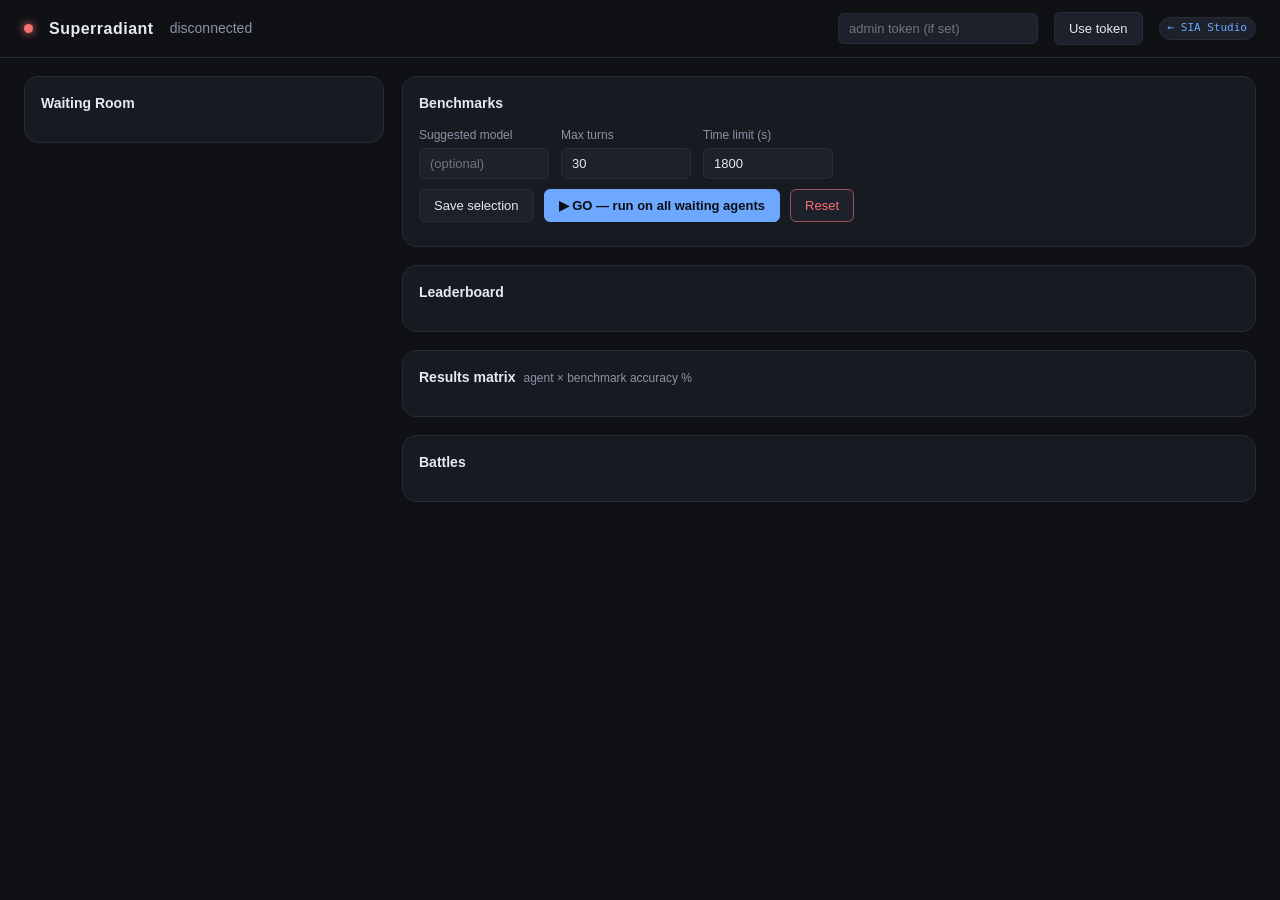
==== sia/web/static/superradiant.html @ f1db4fb6 "feat: implement arena system for distributed benchmark evaluation and add telemetry data layer suppo" ====
<!doctype html>
<html lang="en">
<head>
<meta charset="utf-8" />
<meta name="viewport" content="width=device-width, initial-scale=1" />
<title>Superradiant</title>
<style>
  :root {
    --bg: #0f1115; --panel: #171a21; --panel-2: #1d212b; --border: #272c38;
    --text: #e6e9ef; --muted: #8b93a7; --accent: #6ea8fe; --good: #4ade80;
    --bad: #f87171; --warn: #fbbf24; --code-bg: #11141a;
    --mono: ui-monospace, SFMono-Regular, "SF Mono", Menlo, Consolas, monospace;
    --sans: -apple-system, BlinkMacSystemFont, "Segoe UI", Roboto, Helvetica, Arial, sans-serif;
    --r-sm: 6px; --r: 10px; --r-lg: 14px;
    --shadow: 0 10px 28px rgba(0,0,0,.5);
  }
  * { box-sizing: border-box; }
  body { margin: 0; background: var(--bg); color: var(--text); font-family: var(--sans);
    font-size: 14px; line-height: 1.5; }
  a { color: var(--accent); text-decoration: none; }
  a:hover { text-decoration: underline; }
  .topbar { position: sticky; top: 0; z-index: 20; background: var(--bg);
    border-bottom: 1px solid var(--border); padding: 12px 24px; display: flex;
    align-items: center; gap: 16px; flex-wrap: wrap; }
  .topbar h1 { font-size: 16px; margin: 0; letter-spacing: .5px; }
  .dot { width: 9px; height: 9px; border-radius: 50%; background: var(--bad);
    box-shadow: 0 0 8px var(--bad); display: inline-block; }
  .dot.live { background: var(--good); box-shadow: 0 0 8px var(--good); }
  .spacer { flex: 1; }
  input, button, select { font-family: var(--sans); font-size: 13px; }
  input[type=text], input[type=password], input[type=number] {
    background: var(--panel-2); color: var(--text); border: 1px solid var(--border);
    border-radius: var(--r-sm); padding: 7px 10px; }
  input:focus { outline: none; border-color: var(--accent); }
  button { background: var(--panel-2); color: var(--text); border: 1px solid var(--border);
    border-radius: var(--r-sm); padding: 8px 14px; cursor: pointer; }
  button:hover { border-color: var(--accent); }
  button.primary { background: var(--accent); color: #0a0d14; border-color: var(--accent);
    font-weight: 700; }
  button.danger { border-color: color-mix(in srgb, var(--bad) 55%, var(--border)); color: var(--bad); }
  button:disabled { opacity: .45; cursor: not-allowed; }
  .grid { display: grid; grid-template-columns: 360px 1fr; gap: 18px; padding: 18px 24px 60px; }
  .panel { background: var(--panel); border: 1px solid var(--border); border-radius: var(--r-lg);
    padding: 16px; margin-bottom: 18px; }
  .panel h2 { font-size: 14px; margin: 0 0 12px; display: flex; align-items: center; gap: 8px; }
  .panel h2 .count { color: var(--muted); font-weight: 400; font-size: 12px; }
  .muted { color: var(--muted); }
  .empty { color: var(--muted); font-style: italic; padding: 10px 2px; }
  .badge { font-family: var(--mono); font-size: 11px; padding: 2px 8px; border-radius: 999px;
    background: var(--panel-2); border: 1px solid var(--border); display: inline-flex;
    align-items: center; gap: 5px; white-space: nowrap; }
  .badge.waiting { color: var(--muted); }
  .badge.assigned { color: var(--warn); border-color: color-mix(in srgb, var(--warn) 55%, var(--border)); }
  .badge.running { color: var(--accent); border-color: color-mix(in srgb, var(--accent) 55%, var(--border)); }
  .badge.done { color: var(--good); border-color: color-mix(in srgb, var(--good) 55%, var(--border)); }
  .badge.scored { color: var(--good); }
  .badge.failed { color: var(--bad); }
  .agent { border: 1px solid var(--border); border-radius: var(--r); padding: 10px 12px;
    margin-bottom: 8px; background: var(--panel-2); }
  .agent .row { display: flex; align-items: center; gap: 8px; }
  .agent .name { font-weight: 600; }
  .agent .kind { font-size: 11px; color: var(--muted); font-family: var(--mono); }
  .agent .progress { color: var(--muted); font-size: 12px; margin-top: 4px; }
  .agent .asgs { display: flex; flex-wrap: wrap; gap: 4px; margin-top: 8px; }
  .chip { font-size: 11px; font-family: var(--mono); padding: 2px 7px; border-radius: var(--r-sm);
    border: 1px solid var(--border); background: var(--panel); }
  .chip.scored { color: var(--good); border-color: color-mix(in srgb, var(--good) 45%, var(--border)); }
  .chip.failed { color: var(--bad); border-color: color-mix(in srgb, var(--bad) 45%, var(--border)); }
  .chip.running { color: var(--accent); border-color: color-mix(in srgb, var(--accent) 45%, var(--border)); }
  .bench-item { display: flex; align-items: center; gap: 10px; padding: 8px 10px; border-radius: var(--r-sm);
    border: 1px solid transparent; }
  .bench-item:hover { background: var(--panel-2); }
  .bench-item input { width: 16px; height: 16px; }
  .bench-item .title { font-weight: 600; }
  .bench-item .id { font-size: 11px; color: var(--muted); font-family: var(--mono); }
  .controls { display: flex; gap: 10px; align-items: center; flex-wrap: wrap; }
  .config { display: flex; gap: 12px; flex-wrap: wrap; margin: 10px 0; }
  .config label { display: flex; flex-direction: column; gap: 4px; font-size: 12px; color: var(--muted); }
  .config input { width: 130px; }
  table { width: 100%; border-collapse: collapse; font-size: 13px; }
  th, td { text-align: left; padding: 8px 10px; border-bottom: 1px solid var(--border); }
  th { color: var(--muted); font-weight: 600; font-size: 12px; }
  td.num { font-family: var(--mono); text-align: right; }
  .rank { color: var(--muted); font-family: var(--mono); }
  .toast { position: fixed; bottom: 18px; right: 18px; background: var(--panel); border: 1px solid var(--border);
    border-radius: var(--r); padding: 10px 14px; box-shadow: var(--shadow); max-width: 360px; }
  .toast.err { border-color: var(--bad); color: var(--bad); }
  .matrix { overflow-x: auto; }
</style>
</head>
<body>
  <div class="topbar">
    <span id="livedot" class="dot"></span>
    <h1>Superradiant</h1>
    <span class="muted" id="conn">connecting…</span>
    <span class="spacer"></span>
    <input id="token" type="password" placeholder="admin token (if set)" style="width:200px" />
    <button id="save-token">Use token</button>
    <a href="/" class="badge">← SIA Studio</a>
  </div>

  <div class="grid">
    <!-- Left: waiting room -->
    <div>
      <div class="panel">
        <h2>Waiting Room <span class="count" id="agent-count"></span></h2>
        <div id="agents"></div>
      </div>
    </div>

    <!-- Right: control + results -->
    <div>
      <div class="panel">
        <h2>Benchmarks <span class="count" id="bench-count"></span></h2>
        <div id="benchmarks"></div>
        <div class="config">
          <label>Suggested model<input id="cfg-model" type="text" placeholder="(optional)" /></label>
          <label>Max turns<input id="cfg-turns" type="number" value="30" min="1" /></label>
          <label>Time limit (s)<input id="cfg-time" type="number" value="1800" min="1" /></label>
        </div>
        <div class="controls">
          <button id="save-sel">Save selection</button>
          <button id="go" class="primary">▶ GO — run on all waiting agents</button>
          <button id="reset" class="danger">Reset</button>
        </div>
        <div class="muted" id="sel-hint" style="margin-top:8px"></div>
      </div>

      <div class="panel">
        <h2>Leaderboard</h2>
        <div id="leaderboard"></div>
      </div>

      <div class="panel">
        <h2>Results matrix <span class="count">agent × benchmark accuracy %</span></h2>
        <div class="matrix" id="matrix"></div>
      </div>

      <div class="panel">
        <h2>Battles <span class="count" id="battle-count"></span></h2>
        <div id="battles"></div>
      </div>
    </div>
  </div>

  <div id="toast" class="toast" style="display:none"></div>

<script>
const $ = (id) => document.getElementById(id);
let STATE = null;
let ES = null;

function token() { return localStorage.getItem('superradiant_admin_token') || ''; }
function setToken(t) { localStorage.setItem('superradiant_admin_token', t || ''); }

function headers() {
  const h = { 'Content-Type': 'application/json' };
  if (token()) h['X-Admin-Token'] = token();
  return h;
}

function toast(msg, isErr) {
  const t = $('toast');
  t.textContent = msg;
  t.className = 'toast' + (isErr ? ' err' : '');
  t.style.display = 'block';
  clearTimeout(t._timer);
  t._timer = setTimeout(() => { t.style.display = 'none'; }, 4000);
}

async function post(path, body) {
  const res = await fetch(path, { method: 'POST', headers: headers(), body: JSON.stringify(body || {}) });
  const data = await res.json().catch(() => ({}));
  if (!res.ok) { toast((data && data.detail) || ('HTTP ' + res.status), true); throw new Error('req failed'); }
  return data;
}

// ---- rendering ---------------------------------------------------------- //

function badge(status) { return `<span class="badge ${status}">${status}</span>`; }

function renderAgents(s) {
  const el = $('agents');
  $('agent-count').textContent = s.agents.length ? `${s.agents.length} connected` : '';
  if (!s.agents.length) { el.innerHTML = '<div class="empty">No agents connected. Start a worker to join the waiting room.</div>'; return; }
  el.innerHTML = s.agents.map(a => {
    const asgs = (a.assignments || []).map(x => {
      const pct = x.accuracy_percent != null ? ` ${x.accuracy_percent.toFixed(1)}%` : '';
      return `<span class="chip ${x.status}" title="${x.error || ''}">${x.benchmark_id}${pct}</span>`;
    }).join('');
    const model = a.meta && a.meta.model ? ` · ${a.meta.model}` : '';
    return `<div class="agent">
      <div class="row">
        <span class="name">${escapeHtml(a.name)}</span>
        ${badge(a.status)}
        <span class="spacer"></span>
        <button class="danger" style="padding:3px 8px;font-size:11px" onclick="kick('${a.id}')">kick</button>
      </div>
      <div class="kind">${escapeHtml(a.kind)}${escapeHtml(model)}</div>
      ${a.progress ? `<div class="progress">⏳ ${escapeHtml(a.progress)}</div>` : ''}
      ${asgs ? `<div class="asgs">${asgs}</div>` : ''}
    </div>`;
  }).join('');
}

function renderBenchmarks(s) {
  const el = $('benchmarks');
  $('bench-count').textContent = s.benchmarks.length ? `${s.benchmarks.length} available` : '';
  if (!s.benchmarks.length) { el.innerHTML = '<div class="empty">No benchmarks found under the tasks directory.</div>'; return; }
  const sel = new Set(s.selection || []);
  el.innerHTML = s.benchmarks.map(b => `
    <label class="bench-item">
      <input type="checkbox" class="bench-cb" value="${b.id}" ${sel.has(b.id) ? 'checked' : ''} ${b.has_evaluator ? '' : 'disabled title="no evaluate.py"'} />
      <span>
        <span class="title">${escapeHtml(b.title || b.id)}</span>
        <span class="id"> ${b.id}${b.has_evaluator ? '' : ' (no evaluator)'}</span>
      </span>
    </label>`).join('');
  const waiting = s.agents.filter(a => a.status === 'waiting' || a.status === 'done').length;
  $('sel-hint').textContent = `${sel.size} benchmark(s) selected · ${waiting} agent(s) ready · GO fans every selected benchmark across all ready agents.`;
}

function selectedBenchmarks() {
  return Array.from(document.querySelectorAll('.bench-cb:checked')).map(c => c.value);
}

function readConfig() {
  return {
    model_name: $('cfg-model').value.trim(),
    max_turns: parseInt($('cfg-turns').value, 10) || 30,
    time_limit_secs: parseInt($('cfg-time').value, 10) || 1800,
  };
}

function renderLeaderboard(s) {
  const el = $('leaderboard');
  const rows = s.leaderboard || [];
  if (!rows.length) { el.innerHTML = '<div class="empty">No scored results yet.</div>'; return; }
  el.innerHTML = `<table><thead><tr><th>#</th><th>Agent</th><th>Kind</th><th class="num">Benchmarks</th><th class="num">Avg accuracy</th></tr></thead><tbody>
    ${rows.map((r, i) => `<tr>
      <td class="rank">${i + 1}</td>
      <td>${escapeHtml(r.name)}</td>
      <td class="muted">${escapeHtml(r.kind)}</td>
      <td class="num">${r.benchmarks_scored}</td>
      <td class="num">${r.avg_accuracy_percent.toFixed(2)}%</td>
    </tr>`).join('')}
  </tbody></table>`;
}

function renderMatrix(s) {
  const el = $('matrix');
  // Collect benchmark ids that appear in any assignment.
  const benchSet = new Set();
  s.agents.forEach(a => (a.assignments || []).forEach(x => benchSet.add(x.benchmark_id)));
  const benches = Array.from(benchSet).sort();
  const agents = s.agents.filter(a => (a.assignments || []).length);
  if (!benches.length || !agents.length) { el.innerHTML = '<div class="empty">Run a battle to populate the matrix.</div>'; return; }
  const head = `<tr><th>Agent</th>${benches.map(b => `<th>${b}</th>`).join('')}</tr>`;
  const body = agents.map(a => {
    const byBench = {};
    (a.assignments || []).forEach(x => { byBench[x.benchmark_id] = x; });
    const cells = benches.map(b => {
      const x = byBench[b];
      if (!x) return '<td class="num muted">—</td>';
      if (x.status === 'scored') return `<td class="num">${x.accuracy_percent != null ? x.accuracy_percent.toFixed(1) : '?'}</td>`;
      if (x.status === 'failed') return '<td class="num"><span class="badge failed">fail</span></td>';
      return `<td class="num"><span class="badge ${x.status}">${x.status}</span></td>`;
    }).join('');
    return `<tr><td>${escapeHtml(a.name)}</td>${cells}</tr>`;
  }).join('');
  el.innerHTML = `<table><thead>${head}</thead><tbody>${body}</tbody></table>`;
}

function renderBattles(s) {
  const el = $('battles');
  const bs = (s.battles || []).slice().reverse();
  $('battle-count').textContent = bs.length ? `${bs.length} total` : '';
  if (!bs.length) { el.innerHTML = '<div class="empty">No battles yet.</div>'; return; }
  el.innerHTML = bs.map(b => `<div class="agent">
    <div class="row"><span class="name">${b.id}</span> ${badge(b.status === 'complete' ? 'done' : 'running')}</div>
    <div class="kind">${b.agent_ids.length} agent(s) · ${b.benchmark_ids.join(', ')}</div>
  </div>`).join('');
}

function render(s) {
  STATE = s;
  renderAgents(s);
  renderBenchmarks(s);
  renderLeaderboard(s);
  renderMatrix(s);
  renderBattles(s);
}

function escapeHtml(str) {
  return String(str == null ? '' : str).replace(/[&<>"']/g, c =>
    ({ '&': '&amp;', '<': '&lt;', '>': '&gt;', '"': '&quot;', "'": '&#39;' }[c]));
}

// ---- actions ------------------------------------------------------------ //

async function kick(id) { try { await post('/api/superradiant/kick', { agent_id: id }); } catch (e) {} }
window.kick = kick;

$('save-sel').onclick = async () => {
  try {
    await post('/api/superradiant/selection', { benchmark_ids: selectedBenchmarks(), config: readConfig() });
    toast('Selection saved.');
  } catch (e) {}
};

$('go').onclick = async () => {
  const benches = selectedBenchmarks();
  if (!benches.length) { toast('Select at least one benchmark first.', true); return; }
  try {
    // Persist selection/config, then fan out across all ready agents.
    await post('/api/superradiant/selection', { benchmark_ids: benches, config: readConfig() });
    const r = await post('/api/superradiant/go', { agent_ids: [], benchmark_ids: benches });
    toast(`GO — battle ${r.battle.id} started on ${r.battle.agent_ids.length} agent(s).`);
  } catch (e) {}
};

$('reset').onclick = async () => { try { await post('/api/superradiant/reset', {}); toast('Superradiant reset.'); } catch (e) {} };

$('save-token').onclick = () => { setToken($('token').value.trim()); connect(); toast('Token applied.'); };

// ---- live stream -------------------------------------------------------- //

function connect() {
  if (ES) { ES.close(); ES = null; }
  const url = '/api/superradiant/stream' + (token() ? ('?token=' + encodeURIComponent(token())) : '');
  ES = new EventSource(url);
  ES.onopen = () => { $('livedot').classList.add('live'); $('conn').textContent = 'live'; };
  ES.onmessage = (ev) => { try { render(JSON.parse(ev.data)); } catch (e) {} };
  ES.onerror = () => {
    $('livedot').classList.remove('live');
    $('conn').textContent = token() ? 'disconnected (check token?)' : 'disconnected';
  };
}

$('token').value = token();
connect();
</script>
</body>
</html>
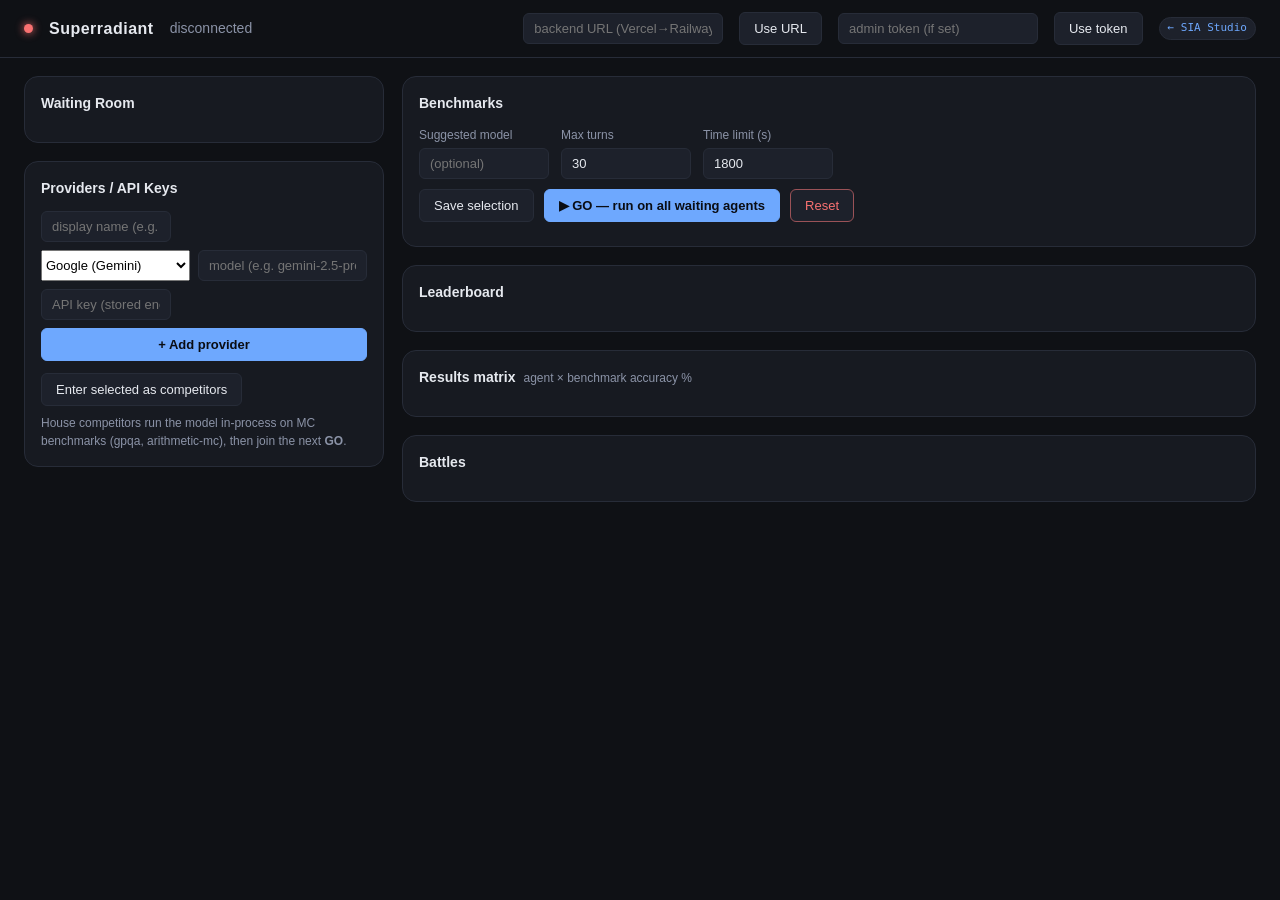
==== commit 0ee6eba6: "feat: add SuperradiantConnector SDK for agent registration and benchmark execution" ====
--- a/sia/web/static/superradiant.html
+++ b/sia/web/static/superradiant.html
@@ -4,6 +4,7 @@
 <meta charset="utf-8" />
 <meta name="viewport" content="width=device-width, initial-scale=1" />
 <title>Superradiant</title>
+<script src="config.js"></script>
 <style>
   :root {
     --bg: #0f1115; --panel: #171a21; --panel-2: #1d212b; --border: #272c38;
@@ -94,17 +95,47 @@
     <h1>Superradiant</h1>
     <span class="muted" id="conn">connecting…</span>
     <span class="spacer"></span>
+    <input id="api-base" type="text" placeholder="backend URL (Vercel→Railway)" style="width:200px" title="Leave empty for same-origin. Set to the backend's public URL for a split deploy." />
+    <button id="save-api-base">Use URL</button>
     <input id="token" type="password" placeholder="admin token (if set)" style="width:200px" />
     <button id="save-token">Use token</button>
     <a href="/" class="badge">← SIA Studio</a>
   </div>
 
   <div class="grid">
-    <!-- Left: waiting room -->
+    <!-- Left: waiting room + provider credentials -->
     <div>
       <div class="panel">
         <h2>Waiting Room <span class="count" id="agent-count"></span></h2>
         <div id="agents"></div>
+      </div>
+
+      <div class="panel">
+        <h2>Providers / API Keys <span class="count" id="prov-count"></span></h2>
+        <div class="muted" id="prov-status" style="margin-bottom:10px"></div>
+        <div class="config" style="flex-direction:column;gap:8px;align-items:stretch">
+          <input id="prov-name" type="text" placeholder="display name (e.g. Google Gemini)" />
+          <div style="display:flex;gap:8px;flex-wrap:wrap">
+            <select id="prov-kind" style="flex:1;min-width:120px">
+              <option value="google">Google (Gemini)</option>
+              <option value="openai">OpenAI</option>
+              <option value="anthropic">Anthropic (Claude)</option>
+              <option value="custom">Custom (OpenAI-compatible)</option>
+            </select>
+            <input id="prov-model" type="text" placeholder="model (e.g. gemini-2.5-pro)" style="flex:1;min-width:140px" />
+          </div>
+          <input id="prov-base" type="text" placeholder="base URL (required for Custom)" style="display:none" />
+          <input id="prov-key" type="password" placeholder="API key (stored encrypted)" />
+          <button id="prov-add" class="primary">+ Add provider</button>
+        </div>
+        <div id="providers" style="margin-top:12px"></div>
+        <div class="controls" style="margin-top:10px">
+          <button id="prov-enter">Enter selected as competitors</button>
+        </div>
+        <div class="muted" style="margin-top:8px;font-size:12px">
+          House competitors run the model in-process on MC benchmarks (gpqa, arithmetic-mc),
+          then join the next <b>GO</b>.
+        </div>
       </div>
     </div>
 
@@ -153,6 +184,15 @@
 function token() { return localStorage.getItem('superradiant_admin_token') || ''; }
 function setToken(t) { localStorage.setItem('superradiant_admin_token', t || ''); }
 
+// Backend base URL: in-page field → localStorage → config.js → same-origin.
+function apiBase() {
+  const stored = localStorage.getItem('superradiant_api_base');
+  const base = (stored != null ? stored : (window.SUPERRADIANT_API_BASE || ''));
+  return base.replace(/\/+$/, '');
+}
+function setApiBase(b) { localStorage.setItem('superradiant_api_base', (b || '').replace(/\/+$/, '')); }
+function api(path) { return apiBase() + path; }
+
 function headers() {
   const h = { 'Content-Type': 'application/json' };
   if (token()) h['X-Admin-Token'] = token();
@@ -168,12 +208,17 @@
   t._timer = setTimeout(() => { t.style.display = 'none'; }, 4000);
 }
 
-async function post(path, body) {
-  const res = await fetch(path, { method: 'POST', headers: headers(), body: JSON.stringify(body || {}) });
+async function req(path, method, body) {
+  const opts = { method, headers: headers() };
+  if (body !== undefined) opts.body = JSON.stringify(body || {});
+  const res = await fetch(api(path), opts);
   const data = await res.json().catch(() => ({}));
   if (!res.ok) { toast((data && data.detail) || ('HTTP ' + res.status), true); throw new Error('req failed'); }
   return data;
 }
+async function post(path, body) { return req(path, 'POST', body || {}); }
+async function getJSON(path) { return req(path, 'GET'); }
+async function del(path) { return req(path, 'DELETE'); }
 
 // ---- rendering ---------------------------------------------------------- //
 
@@ -323,13 +368,95 @@
 
 $('save-token').onclick = () => { setToken($('token').value.trim()); connect(); toast('Token applied.'); };
 
+// ---- providers / API keys ----------------------------------------------- //
+
+let PROVIDERS = [];
+
+async function loadProviders() {
+  try {
+    PROVIDERS = await getJSON('/api/superradiant/providers');
+    $('prov-status').textContent = '';
+    renderProviders();
+  } catch (e) {
+    // 503 = no DB configured; show a hint rather than an error toast spam.
+    PROVIDERS = [];
+    $('prov-status').textContent = 'Credential store not configured (set DATABASE_URL on the backend).';
+    renderProviders();
+  }
+}
+
+function renderProviders() {
+  const el = $('providers');
+  $('prov-count').textContent = PROVIDERS.length ? `${PROVIDERS.length} saved` : '';
+  if (!PROVIDERS.length) { el.innerHTML = '<div class="empty">No providers saved yet.</div>'; return; }
+  el.innerHTML = PROVIDERS.map(p => `
+    <label class="bench-item">
+      <input type="checkbox" class="prov-cb" value="${p.id}" />
+      <span>
+        <span class="title">${escapeHtml(p.name)}</span>
+        <span class="id"> ${escapeHtml(p.client_kind)} · ${escapeHtml(p.model)}${p.base_url ? ' · ' + escapeHtml(p.base_url) : ''}</span>
+      </span>
+      <span class="spacer"></span>
+      <button class="danger" style="padding:3px 8px;font-size:11px" onclick="deleteProvider('${p.id}')">delete</button>
+    </label>`).join('');
+}
+
+$('prov-kind').onchange = () => {
+  $('prov-base').style.display = $('prov-kind').value === 'custom' ? 'block' : 'none';
+};
+
+$('prov-add').onclick = async () => {
+  const kindSel = $('prov-kind').value;
+  // "Custom" is just an OpenAI-compatible endpoint with a base URL.
+  const client_kind = kindSel === 'custom' ? 'openai' : kindSel;
+  const base_url = $('prov-base').value.trim();
+  const body = {
+    name: $('prov-name').value.trim(),
+    client_kind,
+    model: $('prov-model').value.trim(),
+    api_key: $('prov-key').value,
+    base_url: base_url || null,
+  };
+  if (!body.model) { toast('Enter a model id.', true); return; }
+  if (!body.api_key) { toast('Enter an API key.', true); return; }
+  if (kindSel === 'custom' && !base_url) { toast('Custom providers need a base URL.', true); return; }
+  try {
+    await post('/api/superradiant/providers', body);
+    $('prov-name').value = ''; $('prov-model').value = ''; $('prov-key').value = ''; $('prov-base').value = '';
+    toast('Provider saved.');
+    loadProviders();
+  } catch (e) {}
+};
+
+async function deleteProvider(id) {
+  try { await del('/api/superradiant/providers/' + encodeURIComponent(id)); toast('Provider deleted.'); loadProviders(); }
+  catch (e) {}
+}
+window.deleteProvider = deleteProvider;
+
+$('prov-enter').onclick = async () => {
+  const ids = Array.from(document.querySelectorAll('.prov-cb:checked')).map(c => c.value);
+  if (!ids.length) { toast('Select at least one provider.', true); return; }
+  try {
+    await post('/api/superradiant/house', { credential_ids: ids });
+    toast(`${ids.length} competitor(s) entered the waiting room.`);
+  } catch (e) {}
+};
+
+$('save-api-base').onclick = () => {
+  setApiBase($('api-base').value.trim());
+  connect();
+  loadProviders();
+  toast('Backend URL applied.');
+};
+
 // ---- live stream -------------------------------------------------------- //
 
 function connect() {
   if (ES) { ES.close(); ES = null; }
-  const url = '/api/superradiant/stream' + (token() ? ('?token=' + encodeURIComponent(token())) : '');
+  const url = api('/api/superradiant/stream') + (token() ? ('?token=' + encodeURIComponent(token())) : '');
   ES = new EventSource(url);
-  ES.onopen = () => { $('livedot').classList.add('live'); $('conn').textContent = 'live'; };
+  ES.onopen = () => { $('livedot').classList.add('live'); $('conn').textContent = 'live'; loadProviders(); };
   ES.onmessage = (ev) => { try { render(JSON.parse(ev.data)); } catch (e) {} };
   ES.onerror = () => {
     $('livedot').classList.remove('live');
@@ -338,6 +465,8 @@
 }
 
 $('token').value = token();
+$('api-base').value = apiBase();
+$('prov-kind').dispatchEvent(new Event('change'));
 connect();
 </script>
 </body>
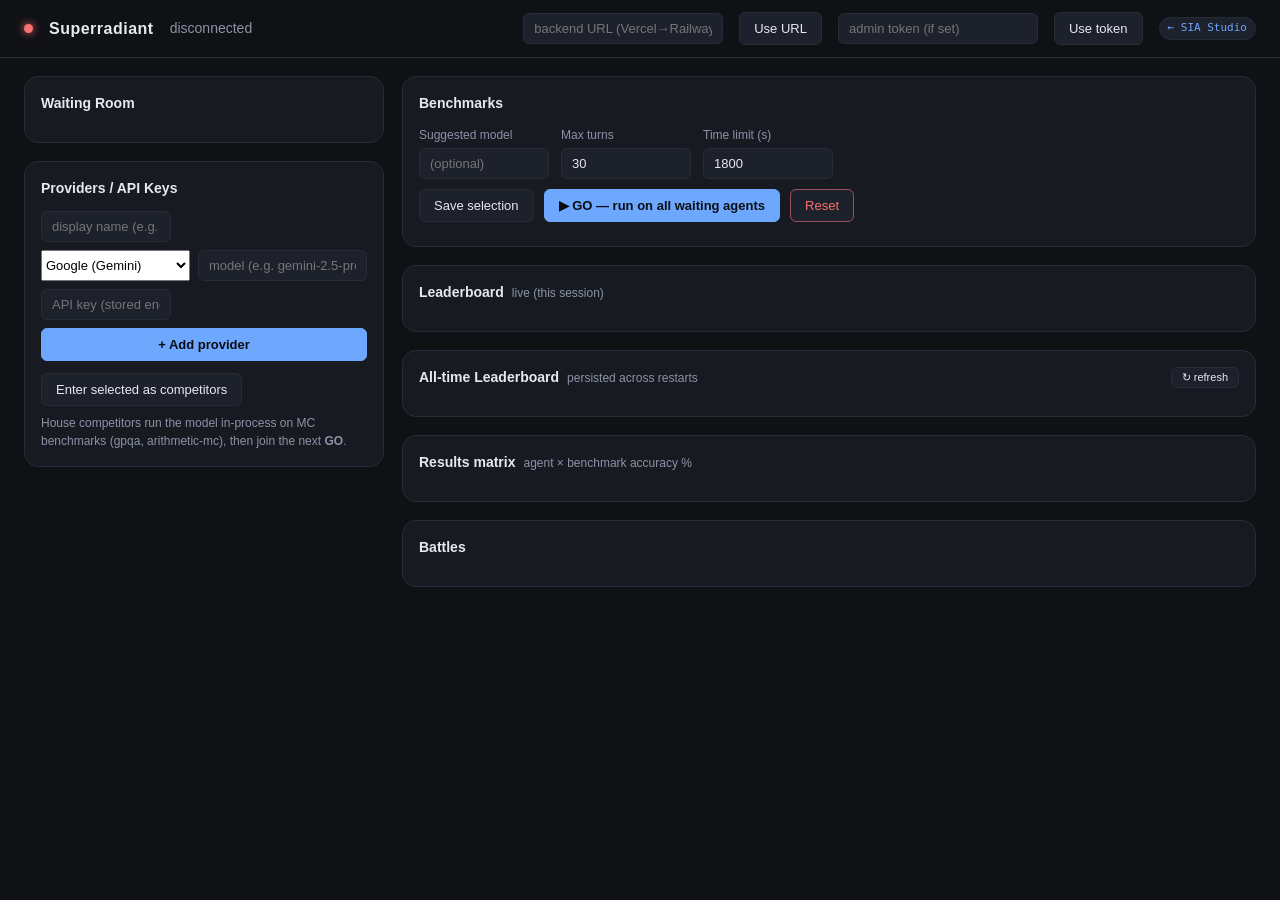
==== commit b3ff18c2: "feat: implement aquarium simulation core with Python-based researcher and JS fish animation engine" ====
--- a/sia/web/static/superradiant.html
+++ b/sia/web/static/superradiant.html
@@ -158,8 +158,17 @@
       </div>
 
       <div class="panel">
-        <h2>Leaderboard</h2>
+        <h2>Leaderboard <span class="count">live (this session)</span></h2>
         <div id="leaderboard"></div>
+      </div>
+
+      <div class="panel">
+        <h2>All-time Leaderboard
+          <span class="count">persisted across restarts</span>
+          <span class="spacer"></span>
+          <button id="lb-refresh" style="padding:3px 10px;font-size:11px">↻ refresh</button>
+        </h2>
+        <div id="leaderboard-all"></div>
       </div>
 
       <div class="panel">
@@ -334,6 +343,7 @@
   renderLeaderboard(s);
   renderMatrix(s);
   renderBattles(s);
+  maybeRefreshLeaderboard(s);
 }
 
 function escapeHtml(str) {
@@ -447,8 +457,50 @@
   setApiBase($('api-base').value.trim());
   connect();
   loadProviders();
+  loadLeaderboard();
   toast('Backend URL applied.');
 };
+
+// ---- all-time (persisted) leaderboard ----------------------------------- //
+
+async function loadLeaderboard() {
+  try {
+    const rows = await getJSON('/api/superradiant/leaderboard');
+    renderPersistedLeaderboard(rows);
+  } catch (e) {
+    // 503 = no DB; quietly show nothing rather than spamming errors.
+    renderPersistedLeaderboard(null);
+  }
+}
+
+function renderPersistedLeaderboard(rows) {
+  const el = $('leaderboard-all');
+  if (!rows) { el.innerHTML = '<div class="empty">Requires a database (DATABASE_URL).</div>'; return; }
+  if (!rows.length) { el.innerHTML = '<div class="empty">No persisted results yet.</div>'; return; }
+  el.innerHTML = `<table><thead><tr><th>#</th><th>Agent</th><th>Kind</th><th class="num">Scored</th><th class="num">Avg accuracy</th></tr></thead><tbody>
+    ${rows.map((r, i) => `<tr>
+      <td class="rank">${i + 1}</td>
+      <td>${escapeHtml(r.agent_name)}</td>
+      <td class="muted">${escapeHtml(r.agent_kind)}</td>
+      <td class="num">${r.benchmarks_scored}</td>
+      <td class="num">${r.avg_accuracy_percent.toFixed(2)}%</td>
+    </tr>`).join('')}
+  </tbody></table>`;
+}
+
+$('lb-refresh').onclick = () => loadLeaderboard();
+
+// Reload the persisted leaderboard whenever new scored results land in the live
+// stream (count of scored assignments increases).
+let _lastScored = -1;
+function maybeRefreshLeaderboard(s) {
+  let scored = 0;
+  (s.agents || []).forEach(a => (a.assignments || []).forEach(x => { if (x.status === 'scored') scored++; }));
+  if (scored !== _lastScored) {
+    _lastScored = scored;
+    loadLeaderboard();
+  }
+}
 
 // ---- live stream -------------------------------------------------------- //
 
@@ -456,7 +508,7 @@
   if (ES) { ES.close(); ES = null; }
   const url = api('/api/superradiant/stream') + (token() ? ('?token=' + encodeURIComponent(token())) : '');
   ES = new EventSource(url);
-  ES.onopen = () => { $('livedot').classList.add('live'); $('conn').textContent = 'live'; loadProviders(); };
+  ES.onopen = () => { $('livedot').classList.add('live'); $('conn').textContent = 'live'; loadProviders(); loadLeaderboard(); };
   ES.onmessage = (ev) => { try { render(JSON.parse(ev.data)); } catch (e) {} };
   ES.onerror = () => {
     $('livedot').classList.remove('live');
